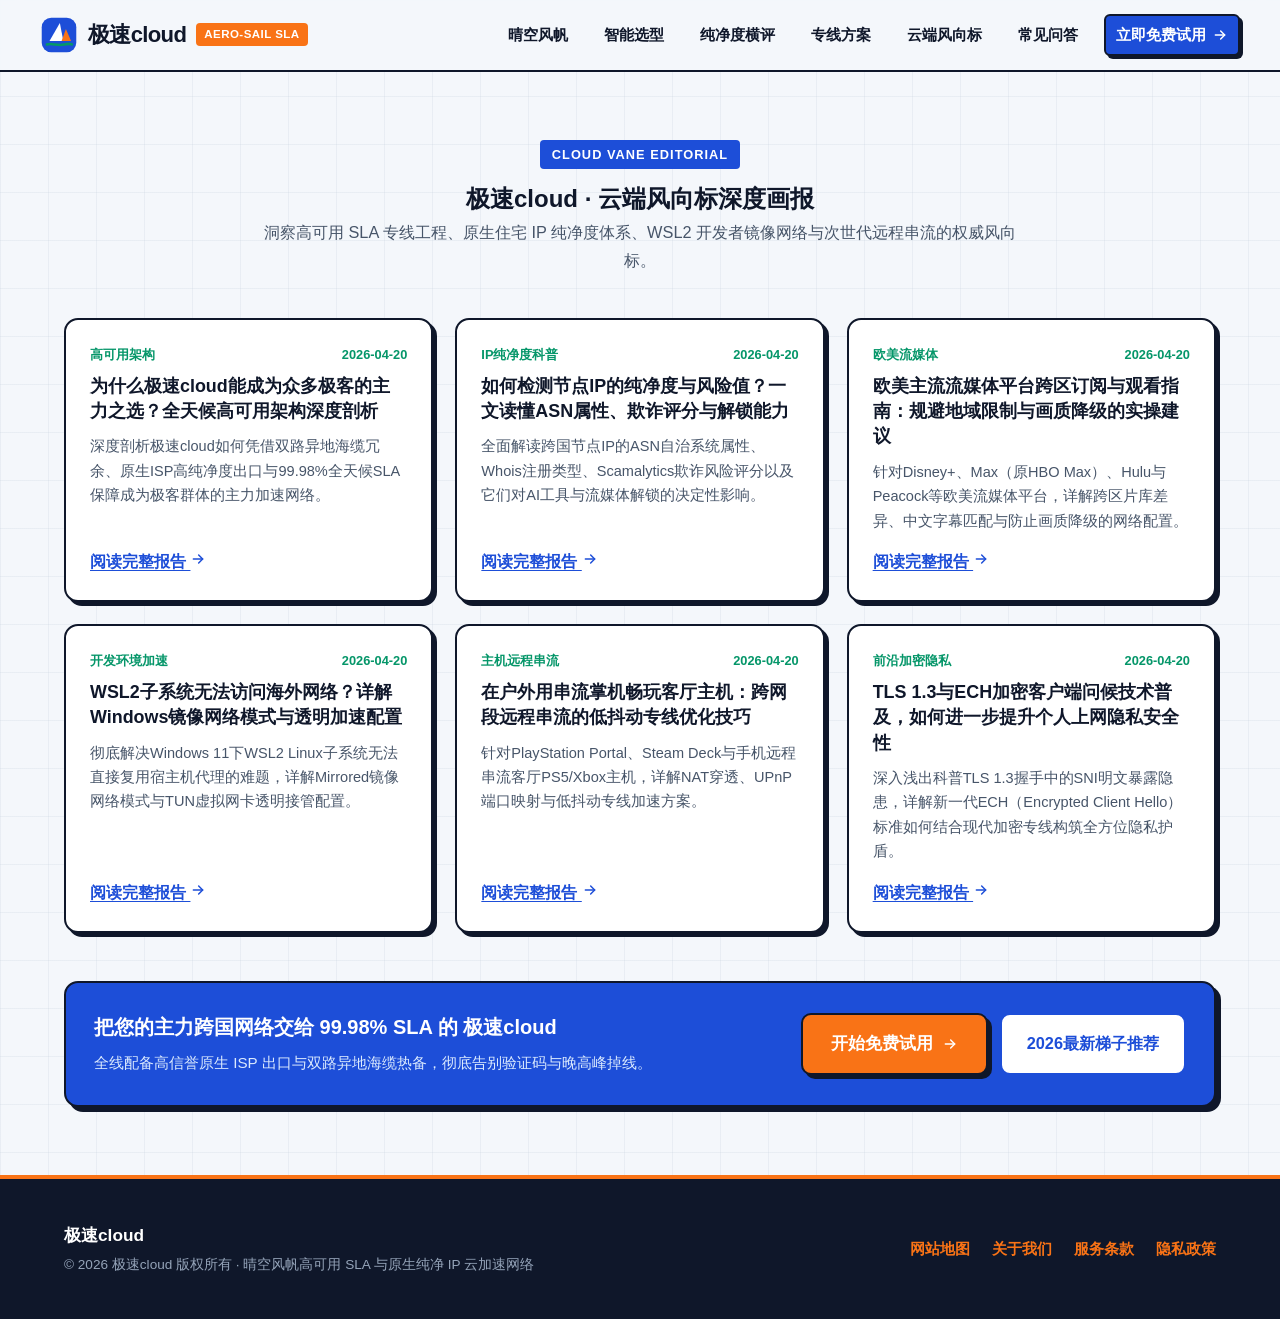
==== cloud-vane.html @ 93b57812 "Deploy jscloud.sbs landing page" ====
<!DOCTYPE html>
<html lang="zh-CN">
<head>
  <meta charset="UTF-8">
  <meta name="viewport" content="width=device-width, initial-scale=1.0">
  <title>云端风向标 - 高可用架构、IP纯净度与流媒体串流专栏 - 极速cloud</title>
  <meta name="description" content="极速cloud云端风向标专栏提供全天候高可用SLA架构剖析、ASN欺诈评分检测、欧美流媒体跨区解锁、WSL2镜像代理与ECH加密隐私指南。">
  <link rel="canonical" href="https://jscloud.sbs/cloud-vane.html">
  <meta property="og:title" content="云端风向标 - 极速cloud">
  <meta property="og:description" content="极速cloud云端风向标专栏提供全天候高可用SLA架构剖析、ASN欺诈评分检测、欧美流媒体跨区解锁、WSL2镜像代理与ECH加密隐私指南。">
  <meta property="og:url" content="https://jscloud.sbs/cloud-vane.html">
  <meta property="og:type" content="website">
  <style>
:root {
  --bg-cloud: #F4F7FB;
  --bg-white: #FFFFFF;
  --ink: #0F172A;
  --ink-muted: #475569;
  --cobalt: #1D4ED8;
  --cobalt-dark: #1E3A8A;
  --tangerine: #F97316;
  --emerald: #059669;
  --grid-line: #CBD5E1;
  --shadow-swiss: 0 18px 40px -12px rgba(29, 78, 216, 0.14);
}
* { box-sizing: border-box; margin: 0; padding: 0; }
html { scroll-behavior: smooth; font-family: "Helvetica Neue", "PingFang SC", "Microsoft YaHei", -apple-system, sans-serif; background: var(--bg-cloud); color: var(--ink); line-height: 1.68; }
body { overflow-x: hidden; background-image: linear-gradient(to right, rgba(203, 213, 225, 0.28) 1px, transparent 1px), linear-gradient(to bottom, rgba(203, 213, 225, 0.28) 1px, transparent 1px); background-size: 48px 48px; }
a, a:visited { color: var(--cobalt); text-decoration: underline; text-underline-offset: 3px; font-weight: 700; transition: color 0.2s ease; }
a:hover { color: var(--tangerine); }
.container { max-width: 1200px; margin: 0 auto; padding: 0 24px; }

/* Header & Navigation */
.site-header { position: sticky; top: 0; z-index: 100; background: rgba(244, 247, 251, 0.95); backdrop-filter: blur(10px); border-bottom: 2px solid var(--ink); }
.nav-wrap { display: flex; align-items: center; justify-content: space-between; padding: 14px 0; gap: 16px; }
.brand-link, .brand-link:visited { display: inline-flex; align-items: center; gap: 10px; font-size: 1.38rem; font-weight: 900; color: var(--ink); text-decoration: none; letter-spacing: -0.03em; }
.brand-badge { font-size: 0.72rem; background: var(--tangerine); color: #FFFFFF; padding: 2px 8px; border-radius: 4px; font-weight: 900; letter-spacing: 0.04em; }
.main-nav { display: flex; align-items: center; flex-wrap: wrap; gap: 8px 16px; }
.main-nav a, .main-nav a:visited { color: var(--ink); text-decoration: none; font-size: 0.95rem; font-weight: 800; padding: 6px 10px; border-radius: 6px; transition: all 0.2s; }
.main-nav a:hover { color: var(--cobalt); background: rgba(29, 78, 216, 0.08); }
.nav-cta, .nav-cta:visited { background: var(--cobalt); color: #FFFFFF !important; text-decoration: none !important; padding: 9px 18px; border-radius: 8px; font-size: 0.92rem; font-weight: 800; border: 2px solid var(--ink); box-shadow: 3px 3px 0px var(--ink); display: inline-flex; align-items: center; gap: 6px; white-space: nowrap; }
.nav-cta:hover { background: var(--tangerine); transform: translate(-1px, -1px); box-shadow: 4px 4px 0px var(--ink); }

/* Buttons */
.btn-row { display: flex; flex-wrap: wrap; gap: 14px; align-items: center; margin-top: 26px; }
.btn-primary, .btn-primary:visited { display: inline-flex; align-items: center; gap: 9px; background: var(--tangerine); color: #FFFFFF !important; text-decoration: none !important; padding: 15px 28px; border-radius: 10px; font-size: 1.04rem; font-weight: 900; border: 2px solid var(--ink); box-shadow: 4px 4px 0px var(--ink); transition: transform 0.15s, box-shadow 0.15s; cursor: pointer; }
.btn-primary:hover { transform: translate(-2px, -2px); box-shadow: 6px 6px 0px var(--ink); background: #EA580C; }
.btn-secondary, .btn-secondary:visited { display: inline-flex; align-items: center; gap: 8px; background: var(--bg-white); color: var(--cobalt) !important; text-decoration: none !important; padding: 15px 25px; border-radius: 10px; font-size: 1.02rem; font-weight: 900; border: 2px solid var(--cobalt); box-shadow: 4px 4px 0px var(--cobalt); transition: transform 0.15s; }
.btn-secondary:hover { transform: translate(-2px, -2px); background: #EFF6FF; }

/* Hero Section */
.hero { padding: 56px 0 66px; position: relative; overflow: hidden; }
.hero-grid { display: grid; grid-template-columns: 1.05fr 0.95fr; gap: 40px; align-items: center; }
.swiss-tag { display: inline-flex; align-items: center; gap: 8px; background: var(--bg-white); color: var(--cobalt); border: 2px solid var(--ink); padding: 5px 14px; border-radius: 6px; font-size: 0.84rem; font-weight: 900; margin-bottom: 18px; box-shadow: 3px 3px 0px var(--tangerine); }
.hero h1 { font-size: clamp(2.1rem, 3.8vw, 3.2rem); line-height: 1.16; font-weight: 900; color: var(--ink); letter-spacing: -0.03em; margin-bottom: 18px; }
.hero h1 .hl { color: var(--cobalt); text-decoration: underline; text-decoration-color: var(--tangerine); text-decoration-thickness: 5px; text-underline-offset: 6px; }
.hero-lead { font-size: 1.08rem; color: var(--ink-muted); margin-bottom: 20px; max-width: 580px; font-weight: 500; }
.hero-metrics { display: grid; grid-template-columns: repeat(3, 1fr); gap: 14px; margin-top: 30px; }
.metric-box { background: var(--bg-white); padding: 14px 16px; border-radius: 10px; border: 2px solid var(--ink); box-shadow: 3px 3px 0px var(--cobalt); }
.metric-val { font-size: 1.42rem; font-weight: 900; color: var(--cobalt); }
.metric-lbl { font-size: 0.83rem; color: var(--ink-muted); font-weight: 700; }

/* Animated SVG Stage */
.sail-stage { background: linear-gradient(165deg, #1D4ED8 0%, #1E3A8A 62%, #0F172A 100%); border-radius: 18px; padding: 20px; border: 2px solid var(--ink); box-shadow: 8px 8px 0px var(--ink); position: relative; overflow: hidden; }
.sail-stage-header { display: flex; justify-content: space-between; align-items: center; color: #FFFFFF; font-size: 0.82rem; font-weight: 800; margin-bottom: 10px; padding: 0 4px; letter-spacing: 0.04em; }
.vane-pill { background: var(--emerald); color: #FFFFFF; padding: 3px 10px; border-radius: 4px; font-weight: 900; font-size: 0.76rem; }
@keyframes cloudDrift { 0%, 100% { transform: translateX(0px); } 50% { transform: translateX(14px); } }
@keyframes sailGlide { 0%, 100% { transform: translateY(0px) rotate(0deg); } 50% { transform: translateY(-8px) rotate(-2deg); } }
.cloud-layer { animation: cloudDrift 5s ease-in-out infinite; }
.aero-sail { animation: sailGlide 3.2s ease-in-out infinite; transform-origin: center; }

/* Sections */
.section { padding: 68px 0; }
.section-white { background: var(--bg-white); border-top: 2px solid var(--ink); border-bottom: 2px solid var(--ink); }
.sec-head { text-align: center; max-width: 760px; margin: 0 auto 44px; }
.sec-tag { display: inline-block; font-size: 0.8rem; font-weight: 900; text-transform: uppercase; letter-spacing: 0.08em; color: #FFFFFF; background: var(--cobalt); padding: 4px 12px; border-radius: 4px; margin-bottom: 10px; }
.sec-head h2 { font-size: clamp(1.7rem, 2.8vw, 2.35rem); font-weight: 900; margin-bottom: 12px; letter-spacing: -0.025em; color: var(--ink); }
.sec-head p { color: var(--ink-muted); font-size: 1.02rem; font-weight: 500; }

/* Swiss Editorial Grid */
.feat-grid { display: grid; grid-template-columns: repeat(3, 1fr); gap: 24px; }
.feat-card { background: var(--bg-white); border-radius: 14px; padding: 28px 24px; border: 2px solid var(--ink); box-shadow: 5px 5px 0px var(--cobalt); transition: transform 0.2s; }
.feat-card:hover { transform: translate(-3px, -3px); box-shadow: 8px 8px 0px var(--tangerine); }
.feat-icon { width: 48px; height: 48px; border-radius: 10px; background: #EFF6FF; color: var(--cobalt); border: 2px solid var(--cobalt); display: flex; align-items: center; justify-content: center; margin-bottom: 16px; }
.feat-card h3 { font-size: 1.2rem; font-weight: 900; margin-bottom: 10px; color: var(--ink); }
.feat-card p { color: var(--ink-muted); font-size: 0.95rem; }

/* Interactive ASN & SLA Calculator Widget */
.calc-panel { background: var(--bg-white); border-radius: 16px; padding: 32px; border: 2px solid var(--ink); box-shadow: 7px 7px 0px var(--ink); }
.calc-controls { display: grid; grid-template-columns: repeat(3, 1fr); gap: 18px; margin-bottom: 24px; }
.calc-group label { display: block; font-weight: 900; font-size: 0.9rem; margin-bottom: 8px; color: var(--ink); }
.calc-select { width: 100%; padding: 12px 14px; border-radius: 8px; border: 2px solid var(--ink); font-size: 0.96rem; font-weight: 700; background: var(--bg-cloud); color: var(--ink); cursor: pointer; }
.calc-result { background: var(--ink); color: #FFFFFF; border-radius: 12px; padding: 26px; display: grid; grid-template-columns: 1.15fr 0.85fr; gap: 24px; align-items: center; }
.calc-badges { display: grid; grid-template-columns: repeat(2, 1fr); gap: 12px; }
.calc-badge-box { background: rgba(255,255,255,0.08); padding: 13px; border-radius: 8px; border-left: 4px solid var(--emerald); }
.calc-badge-box span { display: block; font-size: 0.78rem; color: #CBD5E1; }
.calc-badge-box strong { font-size: 1.18rem; color: #FFFFFF; }

/* Comparison Table */
.table-wrap { overflow-x: auto; background: var(--bg-white); border-radius: 14px; border: 2px solid var(--ink); box-shadow: 6px 6px 0px var(--ink); }
.comp-table { width: 100%; border-collapse: collapse; min-width: 640px; }
.comp-table th, .comp-table td { padding: 16px 20px; text-align: left; border-bottom: 1.5px solid var(--grid-line); font-size: 0.95rem; }
.comp-table th { background: var(--ink); color: #FFFFFF; font-weight: 900; }
.comp-table th.hl-col { background: var(--cobalt); color: #FFFFFF; }
.comp-table td.hl-col { background: #EFF6FF; font-weight: 800; color: var(--ink); }

/* Pricing Grid */
.price-grid { display: grid; grid-template-columns: repeat(3, 1fr); gap: 24px; align-items: stretch; }
.price-card { background: var(--bg-white); color: var(--ink); border-radius: 16px; padding: 32px 26px; border: 2px solid var(--ink); box-shadow: 5px 5px 0px var(--ink); display: flex; flex-direction: column; justify-content: space-between; position: relative; }
.price-card.pop { border-color: var(--cobalt); box-shadow: 8px 8px 0px var(--tangerine); transform: translateY(-6px); }
.pop-badge { position: absolute; top: -14px; right: 20px; background: var(--tangerine); color: #FFFFFF; border: 2px solid var(--ink); font-size: 0.78rem; font-weight: 900; padding: 3px 12px; border-radius: 6px; }
.price-num { font-size: 2.3rem; font-weight: 900; color: var(--cobalt); margin: 14px 0; }
.price-num small { font-size: 0.92rem; color: var(--ink-muted); font-weight: 700; }
.price-list { list-style: none; margin: 18px 0 26px; display: flex; flex-direction: column; gap: 11px; }
.price-list li { display: flex; align-items: center; gap: 8px; font-size: 0.94rem; font-weight: 600; }
.price-list li svg { color: var(--emerald); flex-shrink: 0; }

/* Articles Preview & Hub */
.art-grid { display: grid; grid-template-columns: repeat(3, 1fr); gap: 22px; }
.art-card { background: var(--bg-white); border-radius: 14px; padding: 24px; border: 2px solid var(--ink); box-shadow: 4px 4px 0px var(--ink); display: flex; flex-direction: column; justify-content: space-between; transition: transform 0.2s; }
.art-card:hover { transform: translate(-3px, -3px); box-shadow: 7px 7px 0px var(--cobalt); }
.art-meta { font-size: 0.8rem; font-weight: 800; color: var(--emerald); margin-bottom: 8px; display: flex; justify-content: space-between; }
.art-card h3 { font-size: 1.12rem; font-weight: 900; margin-bottom: 10px; line-height: 1.42; }
.art-card h3 a, .art-card h3 a:visited { color: var(--ink); text-decoration: none; }
.art-card h3 a:hover { color: var(--cobalt); }
.art-card p { font-size: 0.91rem; color: var(--ink-muted); margin-bottom: 16px; }

/* FAQ Accordion */
.faq-list { max-width: 860px; margin: 0 auto; display: flex; flex-direction: column; gap: 14px; }
.faq-item { background: var(--bg-white); border: 2px solid var(--ink); border-radius: 12px; padding: 18px 22px; box-shadow: 4px 4px 0px var(--grid-line); }
.faq-item summary { font-weight: 900; font-size: 1.04rem; cursor: pointer; list-style: none; display: flex; justify-content: space-between; align-items: center; color: var(--ink); }
.faq-item summary::after { content: "+"; font-size: 1.35rem; color: var(--cobalt); font-weight: 900; }
.faq-item[open] summary::after { content: "−"; }
.faq-item p { margin-top: 12px; color: var(--ink-muted); font-size: 0.95rem; border-top: 1.5px solid var(--grid-line); padding-top: 12px; }

/* Article Detail Layout */
.article-shell { max-width: 860px; margin: 44px auto 70px; background: var(--bg-white); border-radius: 16px; padding: 44px; border: 2px solid var(--ink); box-shadow: 8px 8px 0px var(--ink); }
.breadcrumb { font-size: 0.88rem; color: var(--ink-muted); margin-bottom: 18px; font-weight: 600; }
.article-wrap h1 { font-size: clamp(1.65rem, 2.8vw, 2.25rem); font-weight: 900; line-height: 1.3; margin-bottom: 18px; color: var(--ink); }
.art-byline { display: flex; flex-wrap: wrap; gap: 16px; font-size: 0.86rem; color: var(--ink-muted); padding-bottom: 20px; margin-bottom: 26px; border-bottom: 2px solid var(--ink); font-weight: 600; }
.art-content h2 { font-size: 1.36rem; font-weight: 900; color: var(--cobalt); margin: 28px 0 12px; padding-left: 12px; border-left: 5px solid var(--tangerine); }
.art-content h3 { font-size: 1.14rem; font-weight: 900; color: var(--emerald); margin: 20px 0 10px; }
.art-content p { margin-bottom: 16px; font-size: 1.01rem; color: var(--ink); line-height: 1.82; }
.cta-banner { background: var(--cobalt); color: #fff; border-radius: 14px; padding: 28px; margin: 34px 0 0; border: 2px solid var(--ink); box-shadow: 5px 5px 0px var(--ink); display: flex; flex-wrap: wrap; justify-content: space-between; align-items: center; gap: 18px; }

/* Footer */
.site-footer { background: var(--ink); color: #CBD5E1; padding: 42px 0; border-top: 4px solid var(--tangerine); }
.footer-inner { display: flex; flex-wrap: wrap; justify-content: space-between; align-items: center; gap: 20px; }
.footer-links { display: flex; flex-wrap: wrap; gap: 22px; }
.footer-links a, .footer-links a:visited { color: #F97316; text-decoration: none; font-weight: 800; font-size: 0.95rem; }
.footer-links a:hover { color: #38BDF8; text-decoration: underline; }

/* Responsive - Rule 7: Mobile navigation MUST remain visible */
@media (max-width: 920px) {
  .hero-grid, .feat-grid, .price-grid, .art-grid, .calc-controls, .calc-result { grid-template-columns: 1fr; }
  .price-card.pop { transform: none; }
}
@media (max-width: 768px) {
  .nav-wrap { flex-direction: column; align-items: flex-start; gap: 10px; }
  .main-nav { width: 100%; display: flex !important; flex-wrap: wrap; gap: 6px 10px; padding-top: 6px; border-top: 1.5px solid var(--grid-line); }
  .main-nav a { font-size: 0.88rem; padding: 5px 8px; }
  .hero { padding: 34px 0 46px; }
  .hero-metrics { grid-template-columns: 1fr; }
  .article-shell { padding: 24px 18px; margin: 22px auto 46px; }
}
</style>
  <link rel="stylesheet" href="style.css">
</head>
<body>
  <header class="site-header">
  <div class="container nav-wrap">
    <a href="index.html" class="brand-link" aria-label="极速cloud首页">
      <svg class="brand-logo" viewBox="0 0 44 44" width="38" height="38" fill="none" xmlns="http://www.w3.org/2000/svg" aria-hidden="true">
  <rect x="2" y="2" width="40" height="40" rx="11" fill="#1D4ED8"/>
  <path d="M11 29L23 8L27 29H11Z" fill="#FFFFFF"/>
  <path d="M25 29L30 15L36 29H25Z" fill="#F97316"/>
  <path d="M8 33C14 31 20 35 28 33C32 32 35 32 37 33" stroke="#059669" stroke-width="3" stroke-linecap="round"/>
</svg>
      <span>极速cloud</span>
      <span class="brand-badge">AERO-SAIL SLA</span>
    </a>
    <nav class="main-nav" aria-label="主导航">
      <a href="index.html#features">晴空风帆</a>
      <a href="index.html#calculator">智能选型</a>
      <a href="index.html#comparison">纯净度横评</a>
      <a href="index.html#pricing">专线方案</a>
      <a href="cloud-vane.html">云端风向标</a>
      <a href="index.html#faq">常见问答</a>
      <a href="https://ww012.twilightaff.com/#/?code=A56DH1Af" rel="nofollow" target="_blank" class="nav-cta">立即免费试用 <svg class="ico" viewBox="0 0 24 24" width="16" height="16" fill="none" stroke="currentColor" stroke-width="2.2" stroke-linecap="round" stroke-linejoin="round"><line x1="5" y1="12" x2="19" y2="12"/><polyline points="13 6 19 12 13 18"/></svg></a>
    </nav>
  </div>
</header>
  <main>
    <section class="section">
      <div class="container">
        <div class="sec-head">
          <span class="sec-tag">CLOUD VANE EDITORIAL</span>
          <h1>极速cloud · 云端风向标深度画报</h1>
          <p>洞察高可用 SLA 专线工程、原生住宅 IP 纯净度体系、WSL2 开发者镜像网络与次世代远程串流的权威风向标。</p>
        </div>
        <div class="art-grid">
          <div class="art-card">
  <div>
    <div class="art-meta"><span>高可用架构</span><span>2026-04-20</span></div>
    <h3><a href="jscloud-long-term-sla-reliability-report.html">为什么极速cloud能成为众多极客的主力之选？全天候高可用架构深度剖析</a></h3>
    <p>深度剖析极速cloud如何凭借双路异地海缆冗余、原生ISP高纯净度出口与99.98%全天候SLA保障成为极客群体的主力加速网络。</p>
  </div>
  <a href="jscloud-long-term-sla-reliability-report.html">阅读完整报告 <svg class="ico" viewBox="0 0 24 24" width="16" height="16" fill="none" stroke="currentColor" stroke-width="2.2" stroke-linecap="round" stroke-linejoin="round"><line x1="5" y1="12" x2="19" y2="12"/><polyline points="13 6 19 12 13 18"/></svg></a>
</div>
<div class="art-card">
  <div>
    <div class="art-meta"><span>IP纯净度科普</span><span>2026-04-20</span></div>
    <h3><a href="residential-isp-asn-reputation-score-guide.html">如何检测节点IP的纯净度与风险值？一文读懂ASN属性、欺诈评分与解锁能力</a></h3>
    <p>全面解读跨国节点IP的ASN自治系统属性、Whois注册类型、Scamalytics欺诈风险评分以及它们对AI工具与流媒体解锁的决定性影响。</p>
  </div>
  <a href="residential-isp-asn-reputation-score-guide.html">阅读完整报告 <svg class="ico" viewBox="0 0 24 24" width="16" height="16" fill="none" stroke="currentColor" stroke-width="2.2" stroke-linecap="round" stroke-linejoin="round"><line x1="5" y1="12" x2="19" y2="12"/><polyline points="13 6 19 12 13 18"/></svg></a>
</div>
<div class="art-card">
  <div>
    <div class="art-meta"><span>欧美流媒体</span><span>2026-04-20</span></div>
    <h3><a href="disney-plus-hbo-max-hulu-region-switching.html">欧美主流流媒体平台跨区订阅与观看指南：规避地域限制与画质降级的实操建议</a></h3>
    <p>针对Disney+、Max（原HBO Max）、Hulu与Peacock等欧美流媒体平台，详解跨区片库差异、中文字幕匹配与防止画质降级的网络配置。</p>
  </div>
  <a href="disney-plus-hbo-max-hulu-region-switching.html">阅读完整报告 <svg class="ico" viewBox="0 0 24 24" width="16" height="16" fill="none" stroke="currentColor" stroke-width="2.2" stroke-linecap="round" stroke-linejoin="round"><line x1="5" y1="12" x2="19" y2="12"/><polyline points="13 6 19 12 13 18"/></svg></a>
</div>
<div class="art-card">
  <div>
    <div class="art-meta"><span>开发环境加速</span><span>2026-04-20</span></div>
    <h3><a href="windows-wsl2-network-mirrored-mode-proxy.html">WSL2子系统无法访问海外网络？详解Windows镜像网络模式与透明加速配置</a></h3>
    <p>彻底解决Windows 11下WSL2 Linux子系统无法直接复用宿主机代理的难题，详解Mirrored镜像网络模式与TUN虚拟网卡透明接管配置。</p>
  </div>
  <a href="windows-wsl2-network-mirrored-mode-proxy.html">阅读完整报告 <svg class="ico" viewBox="0 0 24 24" width="16" height="16" fill="none" stroke="currentColor" stroke-width="2.2" stroke-linecap="round" stroke-linejoin="round"><line x1="5" y1="12" x2="19" y2="12"/><polyline points="13 6 19 12 13 18"/></svg></a>
</div>
<div class="art-card">
  <div>
    <div class="art-meta"><span>主机远程串流</span><span>2026-04-20</span></div>
    <h3><a href="ps5-xbox-portal-remote-play-outside-home.html">在户外用串流掌机畅玩客厅主机：跨网段远程串流的低抖动专线优化技巧</a></h3>
    <p>针对PlayStation Portal、Steam Deck与手机远程串流客厅PS5/Xbox主机，详解NAT穿透、UPnP端口映射与低抖动专线加速方案。</p>
  </div>
  <a href="ps5-xbox-portal-remote-play-outside-home.html">阅读完整报告 <svg class="ico" viewBox="0 0 24 24" width="16" height="16" fill="none" stroke="currentColor" stroke-width="2.2" stroke-linecap="round" stroke-linejoin="round"><line x1="5" y1="12" x2="19" y2="12"/><polyline points="13 6 19 12 13 18"/></svg></a>
</div>
<div class="art-card">
  <div>
    <div class="art-meta"><span>前沿加密隐私</span><span>2026-04-20</span></div>
    <h3><a href="tls13-ech-encrypted-client-hello-privacy.html">TLS 1.3与ECH加密客户端问候技术普及，如何进一步提升个人上网隐私安全性</a></h3>
    <p>深入浅出科普TLS 1.3握手中的SNI明文暴露隐患，详解新一代ECH（Encrypted Client Hello）标准如何结合现代加密专线构筑全方位隐私护盾。</p>
  </div>
  <a href="tls13-ech-encrypted-client-hello-privacy.html">阅读完整报告 <svg class="ico" viewBox="0 0 24 24" width="16" height="16" fill="none" stroke="currentColor" stroke-width="2.2" stroke-linecap="round" stroke-linejoin="round"><line x1="5" y1="12" x2="19" y2="12"/><polyline points="13 6 19 12 13 18"/></svg></a>
</div>
        </div>
        <div class="cta-banner" style="margin-top:48px;">
          <div>
            <strong style="font-size:1.25rem;display:block;margin-bottom:6px;">把您的主力跨国网络交给 99.98% SLA 的 极速cloud</strong>
            <span style="color:#DBEAFE;font-size:0.95rem;">全线配备高信誉原生 ISP 出口与双路异地海缆热备，彻底告别验证码与晚高峰掉线。</span>
          </div>
          <div style="display:flex;gap:12px;flex-wrap:wrap;">
            <a href="https://ww012.twilightaff.com/#/?code=A56DH1Af" rel="nofollow" target="_blank" class="btn-primary">开始免费试用 <svg class="ico" viewBox="0 0 24 24" width="16" height="16" fill="none" stroke="currentColor" stroke-width="2.2" stroke-linecap="round" stroke-linejoin="round"><line x1="5" y1="12" x2="19" y2="12"/><polyline points="13 6 19 12 13 18"/></svg></a>
            <a href="https://tizilab.net/paihang/" target="_blank" class="btn-secondary">2026最新梯子推荐</a>
          </div>
        </div>
      </div>
    </section>
  </main>
  <footer class="site-footer">
  <div class="container footer-inner">
    <div>
      <strong style="color:#FFFFFF;font-size:1.08rem;">极速cloud</strong>
      <p style="font-size:0.85rem;color:#94A3B8;margin-top:4px;">© 2026 极速cloud 版权所有 · 晴空风帆高可用 SLA 与原生纯净 IP 云加速网络</p>
    </div>
    <div class="footer-links">
      <a href="sitemap.html">网站地图</a>
      <a href="about.html">关于我们</a>
      <a href="terms.html">服务条款</a>
      <a href="privacy.html">隐私政策</a>
    </div>
  </div>
</footer>
</body>
</html>
---- style.css ----
:root {
  --bg-cloud: #F4F7FB;
  --bg-white: #FFFFFF;
  --ink: #0F172A;
  --ink-muted: #475569;
  --cobalt: #1D4ED8;
  --cobalt-dark: #1E3A8A;
  --tangerine: #F97316;
  --emerald: #059669;
  --grid-line: #CBD5E1;
  --shadow-swiss: 0 18px 40px -12px rgba(29, 78, 216, 0.14);
}
* { box-sizing: border-box; margin: 0; padding: 0; }
html { scroll-behavior: smooth; font-family: "Helvetica Neue", "PingFang SC", "Microsoft YaHei", -apple-system, sans-serif; background: var(--bg-cloud); color: var(--ink); line-height: 1.68; }
body { overflow-x: hidden; background-image: linear-gradient(to right, rgba(203, 213, 225, 0.28) 1px, transparent 1px), linear-gradient(to bottom, rgba(203, 213, 225, 0.28) 1px, transparent 1px); background-size: 48px 48px; }
a, a:visited { color: var(--cobalt); text-decoration: underline; text-underline-offset: 3px; font-weight: 700; transition: color 0.2s ease; }
a:hover { color: var(--tangerine); }
.container { max-width: 1200px; margin: 0 auto; padding: 0 24px; }

/* Header & Navigation */
.site-header { position: sticky; top: 0; z-index: 100; background: rgba(244, 247, 251, 0.95); backdrop-filter: blur(10px); border-bottom: 2px solid var(--ink); }
.nav-wrap { display: flex; align-items: center; justify-content: space-between; padding: 14px 0; gap: 16px; }
.brand-link, .brand-link:visited { display: inline-flex; align-items: center; gap: 10px; font-size: 1.38rem; font-weight: 900; color: var(--ink); text-decoration: none; letter-spacing: -0.03em; }
.brand-badge { font-size: 0.72rem; background: var(--tangerine); color: #FFFFFF; padding: 2px 8px; border-radius: 4px; font-weight: 900; letter-spacing: 0.04em; }
.main-nav { display: flex; align-items: center; flex-wrap: wrap; gap: 8px 16px; }
.main-nav a, .main-nav a:visited { color: var(--ink); text-decoration: none; font-size: 0.95rem; font-weight: 800; padding: 6px 10px; border-radius: 6px; transition: all 0.2s; }
.main-nav a:hover { color: var(--cobalt); background: rgba(29, 78, 216, 0.08); }
.nav-cta, .nav-cta:visited { background: var(--cobalt); color: #FFFFFF !important; text-decoration: none !important; padding: 9px 18px; border-radius: 8px; font-size: 0.92rem; font-weight: 800; border: 2px solid var(--ink); box-shadow: 3px 3px 0px var(--ink); display: inline-flex; align-items: center; gap: 6px; white-space: nowrap; }
.nav-cta:hover { background: var(--tangerine); transform: translate(-1px, -1px); box-shadow: 4px 4px 0px var(--ink); }

/* Buttons */
.btn-row { display: flex; flex-wrap: wrap; gap: 14px; align-items: center; margin-top: 26px; }
.btn-primary, .btn-primary:visited { display: inline-flex; align-items: center; gap: 9px; background: var(--tangerine); color: #FFFFFF !important; text-decoration: none !important; padding: 15px 28px; border-radius: 10px; font-size: 1.04rem; font-weight: 900; border: 2px solid var(--ink); box-shadow: 4px 4px 0px var(--ink); transition: transform 0.15s, box-shadow 0.15s; cursor: pointer; }
.btn-primary:hover { transform: translate(-2px, -2px); box-shadow: 6px 6px 0px var(--ink); background: #EA580C; }
.btn-secondary, .btn-secondary:visited { display: inline-flex; align-items: center; gap: 8px; background: var(--bg-white); color: var(--cobalt) !important; text-decoration: none !important; padding: 15px 25px; border-radius: 10px; font-size: 1.02rem; font-weight: 900; border: 2px solid var(--cobalt); box-shadow: 4px 4px 0px var(--cobalt); transition: transform 0.15s; }
.btn-secondary:hover { transform: translate(-2px, -2px); background: #EFF6FF; }

/* Hero Section */
.hero { padding: 56px 0 66px; position: relative; overflow: hidden; }
.hero-grid { display: grid; grid-template-columns: 1.05fr 0.95fr; gap: 40px; align-items: center; }
.swiss-tag { display: inline-flex; align-items: center; gap: 8px; background: var(--bg-white); color: var(--cobalt); border: 2px solid var(--ink); padding: 5px 14px; border-radius: 6px; font-size: 0.84rem; font-weight: 900; margin-bottom: 18px; box-shadow: 3px 3px 0px var(--tangerine); }
.hero h1 { font-size: clamp(2.1rem, 3.8vw, 3.2rem); line-height: 1.16; font-weight: 900; color: var(--ink); letter-spacing: -0.03em; margin-bottom: 18px; }
.hero h1 .hl { color: var(--cobalt); text-decoration: underline; text-decoration-color: var(--tangerine); text-decoration-thickness: 5px; text-underline-offset: 6px; }
.hero-lead { font-size: 1.08rem; color: var(--ink-muted); margin-bottom: 20px; max-width: 580px; font-weight: 500; }
.hero-metrics { display: grid; grid-template-columns: repeat(3, 1fr); gap: 14px; margin-top: 30px; }
.metric-box { background: var(--bg-white); padding: 14px 16px; border-radius: 10px; border: 2px solid var(--ink); box-shadow: 3px 3px 0px var(--cobalt); }
.metric-val { font-size: 1.42rem; font-weight: 900; color: var(--cobalt); }
.metric-lbl { font-size: 0.83rem; color: var(--ink-muted); font-weight: 700; }

/* Animated SVG Stage */
.sail-stage { background: linear-gradient(165deg, #1D4ED8 0%, #1E3A8A 62%, #0F172A 100%); border-radius: 18px; padding: 20px; border: 2px solid var(--ink); box-shadow: 8px 8px 0px var(--ink); position: relative; overflow: hidden; }
.sail-stage-header { display: flex; justify-content: space-between; align-items: center; color: #FFFFFF; font-size: 0.82rem; font-weight: 800; margin-bottom: 10px; padding: 0 4px; letter-spacing: 0.04em; }
.vane-pill { background: var(--emerald); color: #FFFFFF; padding: 3px 10px; border-radius: 4px; font-weight: 900; font-size: 0.76rem; }
@keyframes cloudDrift { 0%, 100% { transform: translateX(0px); } 50% { transform: translateX(14px); } }
@keyframes sailGlide { 0%, 100% { transform: translateY(0px) rotate(0deg); } 50% { transform: translateY(-8px) rotate(-2deg); } }
.cloud-layer { animation: cloudDrift 5s ease-in-out infinite; }
.aero-sail { animation: sailGlide 3.2s ease-in-out infinite; transform-origin: center; }

/* Sections */
.section { padding: 68px 0; }
.section-white { background: var(--bg-white); border-top: 2px solid var(--ink); border-bottom: 2px solid var(--ink); }
.sec-head { text-align: center; max-width: 760px; margin: 0 auto 44px; }
.sec-tag { display: inline-block; font-size: 0.8rem; font-weight: 900; text-transform: uppercase; letter-spacing: 0.08em; color: #FFFFFF; background: var(--cobalt); padding: 4px 12px; border-radius: 4px; margin-bottom: 10px; }
.sec-head h2 { font-size: clamp(1.7rem, 2.8vw, 2.35rem); font-weight: 900; margin-bottom: 12px; letter-spacing: -0.025em; color: var(--ink); }
.sec-head p { color: var(--ink-muted); font-size: 1.02rem; font-weight: 500; }

/* Swiss Editorial Grid */
.feat-grid { display: grid; grid-template-columns: repeat(3, 1fr); gap: 24px; }
.feat-card { background: var(--bg-white); border-radius: 14px; padding: 28px 24px; border: 2px solid var(--ink); box-shadow: 5px 5px 0px var(--cobalt); transition: transform 0.2s; }
.feat-card:hover { transform: translate(-3px, -3px); box-shadow: 8px 8px 0px var(--tangerine); }
.feat-icon { width: 48px; height: 48px; border-radius: 10px; background: #EFF6FF; color: var(--cobalt); border: 2px solid var(--cobalt); display: flex; align-items: center; justify-content: center; margin-bottom: 16px; }
.feat-card h3 { font-size: 1.2rem; font-weight: 900; margin-bottom: 10px; color: var(--ink); }
.feat-card p { color: var(--ink-muted); font-size: 0.95rem; }

/* Interactive ASN & SLA Calculator Widget */
.calc-panel { background: var(--bg-white); border-radius: 16px; padding: 32px; border: 2px solid var(--ink); box-shadow: 7px 7px 0px var(--ink); }
.calc-controls { display: grid; grid-template-columns: repeat(3, 1fr); gap: 18px; margin-bottom: 24px; }
.calc-group label { display: block; font-weight: 900; font-size: 0.9rem; margin-bottom: 8px; color: var(--ink); }
.calc-select { width: 100%; padding: 12px 14px; border-radius: 8px; border: 2px solid var(--ink); font-size: 0.96rem; font-weight: 700; background: var(--bg-cloud); color: var(--ink); cursor: pointer; }
.calc-result { background: var(--ink); color: #FFFFFF; border-radius: 12px; padding: 26px; display: grid; grid-template-columns: 1.15fr 0.85fr; gap: 24px; align-items: center; }
.calc-badges { display: grid; grid-template-columns: repeat(2, 1fr); gap: 12px; }
.calc-badge-box { background: rgba(255,255,255,0.08); padding: 13px; border-radius: 8px; border-left: 4px solid var(--emerald); }
.calc-badge-box span { display: block; font-size: 0.78rem; color: #CBD5E1; }
.calc-badge-box strong { font-size: 1.18rem; color: #FFFFFF; }

/* Comparison Table */
.table-wrap { overflow-x: auto; background: var(--bg-white); border-radius: 14px; border: 2px solid var(--ink); box-shadow: 6px 6px 0px var(--ink); }
.comp-table { width: 100%; border-collapse: collapse; min-width: 640px; }
.comp-table th, .comp-table td { padding: 16px 20px; text-align: left; border-bottom: 1.5px solid var(--grid-line); font-size: 0.95rem; }
.comp-table th { background: var(--ink); color: #FFFFFF; font-weight: 900; }
.comp-table th.hl-col { background: var(--cobalt); color: #FFFFFF; }
.comp-table td.hl-col { background: #EFF6FF; font-weight: 800; color: var(--ink); }

/* Pricing Grid */
.price-grid { display: grid; grid-template-columns: repeat(3, 1fr); gap: 24px; align-items: stretch; }
.price-card { background: var(--bg-white); color: var(--ink); border-radius: 16px; padding: 32px 26px; border: 2px solid var(--ink); box-shadow: 5px 5px 0px var(--ink); display: flex; flex-direction: column; justify-content: space-between; position: relative; }
.price-card.pop { border-color: var(--cobalt); box-shadow: 8px 8px 0px var(--tangerine); transform: translateY(-6px); }
.pop-badge { position: absolute; top: -14px; right: 20px; background: var(--tangerine); color: #FFFFFF; border: 2px solid var(--ink); font-size: 0.78rem; font-weight: 900; padding: 3px 12px; border-radius: 6px; }
.price-num { font-size: 2.3rem; font-weight: 900; color: var(--cobalt); margin: 14px 0; }
.price-num small { font-size: 0.92rem; color: var(--ink-muted); font-weight: 700; }
.price-list { list-style: none; margin: 18px 0 26px; display: flex; flex-direction: column; gap: 11px; }
.price-list li { display: flex; align-items: center; gap: 8px; font-size: 0.94rem; font-weight: 600; }
.price-list li svg { color: var(--emerald); flex-shrink: 0; }

/* Articles Preview & Hub */
.art-grid { display: grid; grid-template-columns: repeat(3, 1fr); gap: 22px; }
.art-card { background: var(--bg-white); border-radius: 14px; padding: 24px; border: 2px solid var(--ink); box-shadow: 4px 4px 0px var(--ink); display: flex; flex-direction: column; justify-content: space-between; transition: transform 0.2s; }
.art-card:hover { transform: translate(-3px, -3px); box-shadow: 7px 7px 0px var(--cobalt); }
.art-meta { font-size: 0.8rem; font-weight: 800; color: var(--emerald); margin-bottom: 8px; display: flex; justify-content: space-between; }
.art-card h3 { font-size: 1.12rem; font-weight: 900; margin-bottom: 10px; line-height: 1.42; }
.art-card h3 a, .art-card h3 a:visited { color: var(--ink); text-decoration: none; }
.art-card h3 a:hover { color: var(--cobalt); }
.art-card p { font-size: 0.91rem; color: var(--ink-muted); margin-bottom: 16px; }

/* FAQ Accordion */
.faq-list { max-width: 860px; margin: 0 auto; display: flex; flex-direction: column; gap: 14px; }
.faq-item { background: var(--bg-white); border: 2px solid var(--ink); border-radius: 12px; padding: 18px 22px; box-shadow: 4px 4px 0px var(--grid-line); }
.faq-item summary { font-weight: 900; font-size: 1.04rem; cursor: pointer; list-style: none; display: flex; justify-content: space-between; align-items: center; color: var(--ink); }
.faq-item summary::after { content: "+"; font-size: 1.35rem; color: var(--cobalt); font-weight: 900; }
.faq-item[open] summary::after { content: "−"; }
.faq-item p { margin-top: 12px; color: var(--ink-muted); font-size: 0.95rem; border-top: 1.5px solid var(--grid-line); padding-top: 12px; }

/* Article Detail Layout */
.article-shell { max-width: 860px; margin: 44px auto 70px; background: var(--bg-white); border-radius: 16px; padding: 44px; border: 2px solid var(--ink); box-shadow: 8px 8px 0px var(--ink); }
.breadcrumb { font-size: 0.88rem; color: var(--ink-muted); margin-bottom: 18px; font-weight: 600; }
.article-wrap h1 { font-size: clamp(1.65rem, 2.8vw, 2.25rem); font-weight: 900; line-height: 1.3; margin-bottom: 18px; color: var(--ink); }
.art-byline { display: flex; flex-wrap: wrap; gap: 16px; font-size: 0.86rem; color: var(--ink-muted); padding-bottom: 20px; margin-bottom: 26px; border-bottom: 2px solid var(--ink); font-weight: 600; }
.art-content h2 { font-size: 1.36rem; font-weight: 900; color: var(--cobalt); margin: 28px 0 12px; padding-left: 12px; border-left: 5px solid var(--tangerine); }
.art-content h3 { font-size: 1.14rem; font-weight: 900; color: var(--emerald); margin: 20px 0 10px; }
.art-content p { margin-bottom: 16px; font-size: 1.01rem; color: var(--ink); line-height: 1.82; }
.cta-banner { background: var(--cobalt); color: #fff; border-radius: 14px; padding: 28px; margin: 34px 0 0; border: 2px solid var(--ink); box-shadow: 5px 5px 0px var(--ink); display: flex; flex-wrap: wrap; justify-content: space-between; align-items: center; gap: 18px; }

/* Footer */
.site-footer { background: var(--ink); color: #CBD5E1; padding: 42px 0; border-top: 4px solid var(--tangerine); }
.footer-inner { display: flex; flex-wrap: wrap; justify-content: space-between; align-items: center; gap: 20px; }
.footer-links { display: flex; flex-wrap: wrap; gap: 22px; }
.footer-links a, .footer-links a:visited { color: #F97316; text-decoration: none; font-weight: 800; font-size: 0.95rem; }
.footer-links a:hover { color: #38BDF8; text-decoration: underline; }

/* Responsive - Rule 7: Mobile navigation MUST remain visible */
@media (max-width: 920px) {
  .hero-grid, .feat-grid, .price-grid, .art-grid, .calc-controls, .calc-result { grid-template-columns: 1fr; }
  .price-card.pop { transform: none; }
}
@media (max-width: 768px) {
  .nav-wrap { flex-direction: column; align-items: flex-start; gap: 10px; }
  .main-nav { width: 100%; display: flex !important; flex-wrap: wrap; gap: 6px 10px; padding-top: 6px; border-top: 1.5px solid var(--grid-line); }
  .main-nav a { font-size: 0.88rem; padding: 5px 8px; }
  .hero { padding: 34px 0 46px; }
  .hero-metrics { grid-template-columns: 1fr; }
  .article-shell { padding: 24px 18px; margin: 22px auto 46px; }
}
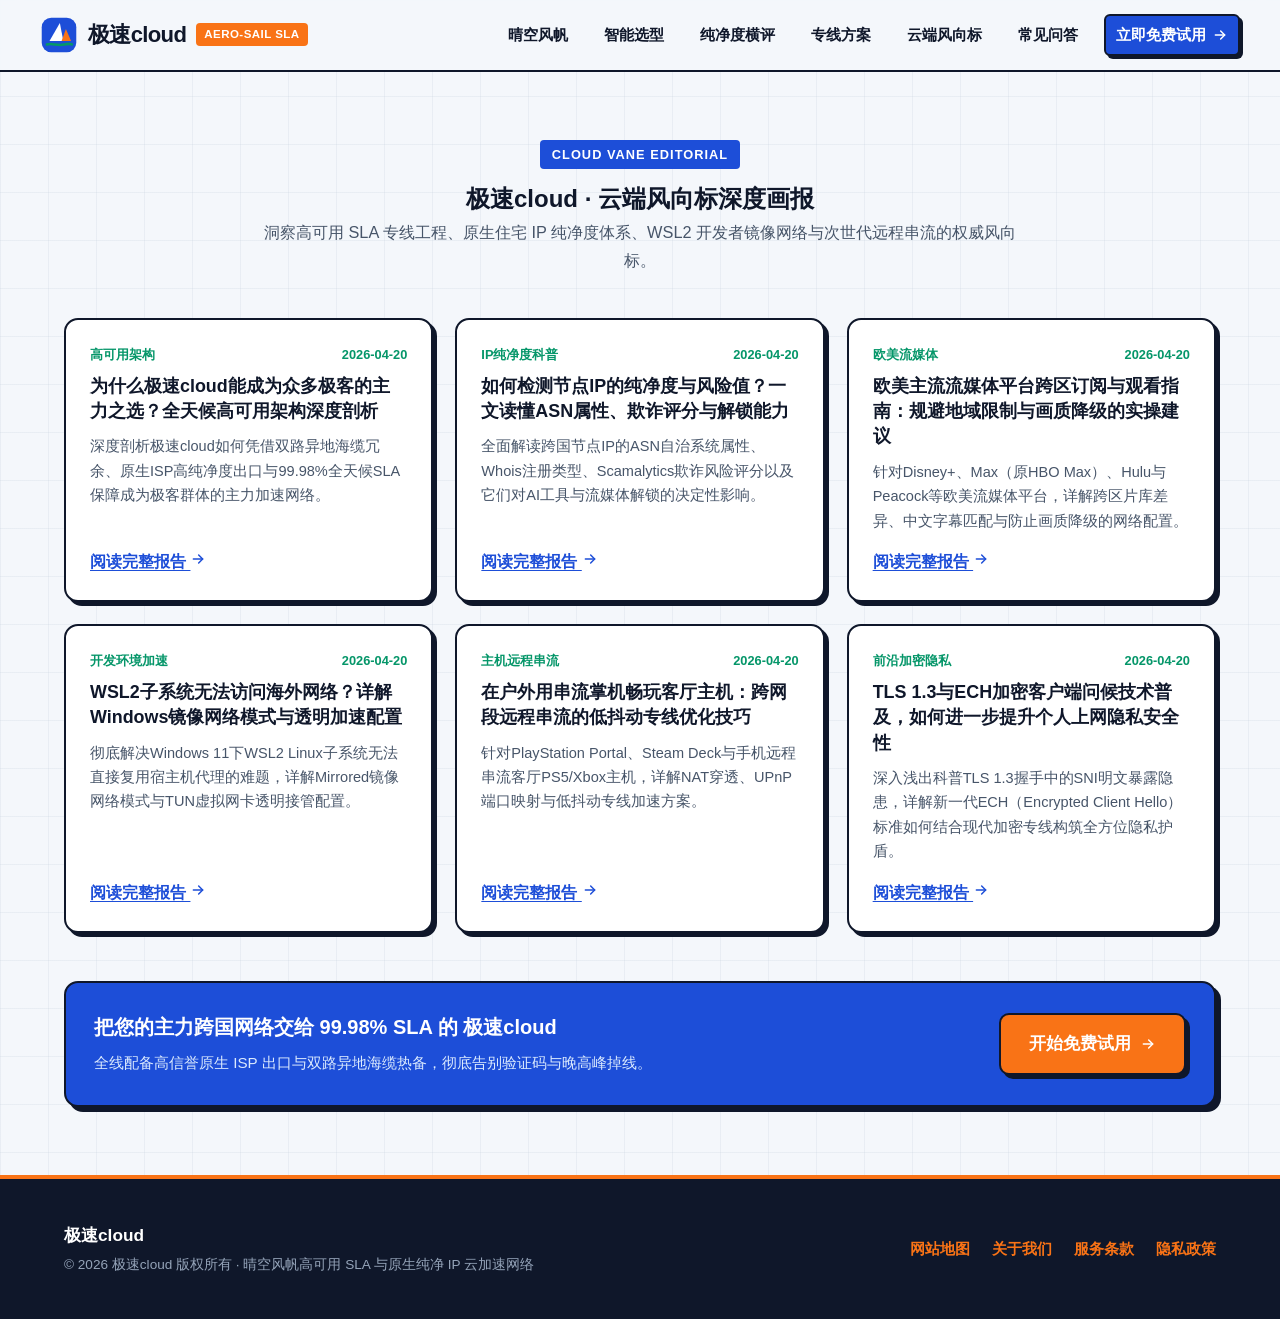
==== commit 6710062c: "fix: remove external blog links, desensitize subscription terms, and align official landing page sty" ====
--- a/cloud-vane.html
+++ b/cloud-vane.html
@@ -255,7 +255,7 @@
           </div>
           <div style="display:flex;gap:12px;flex-wrap:wrap;">
             <a href="https://ww012.twilightaff.com/#/?code=A56DH1Af" rel="nofollow" target="_blank" class="btn-primary">开始免费试用 <svg class="ico" viewBox="0 0 24 24" width="16" height="16" fill="none" stroke="currentColor" stroke-width="2.2" stroke-linecap="round" stroke-linejoin="round"><line x1="5" y1="12" x2="19" y2="12"/><polyline points="13 6 19 12 13 18"/></svg></a>
-            <a href="https://tizilab.net/paihang/" target="_blank" class="btn-secondary">2026最新梯子推荐</a>
+            
           </div>
         </div>
       </div>
